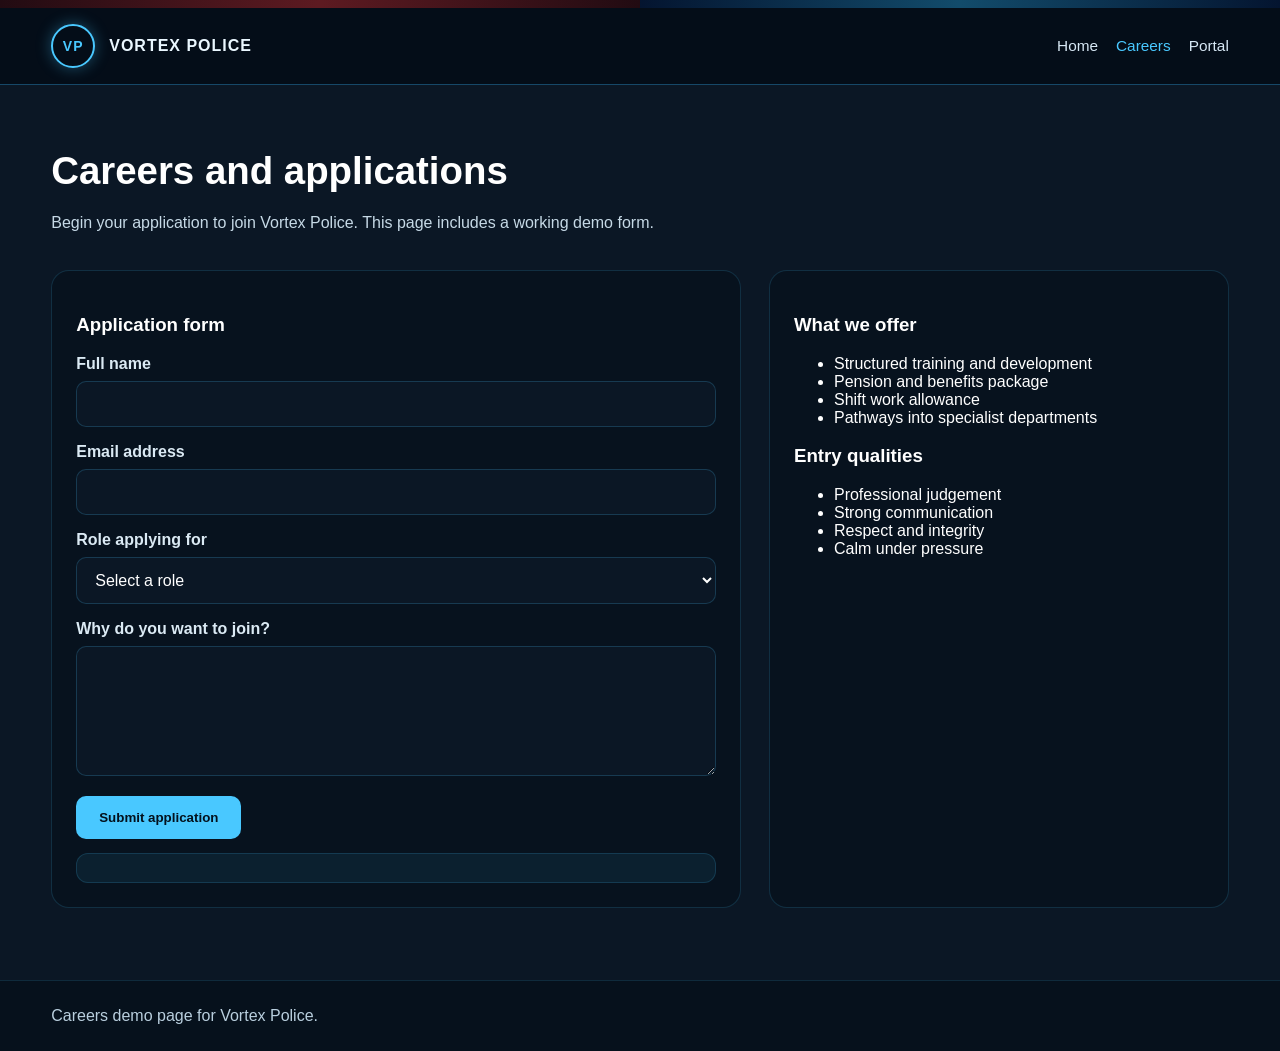
==== careers.html @ 03ecf0e4 "Create careers.html" ====
<!DOCTYPE html>
<html lang="en">
<head>
  <meta charset="UTF-8">
  <meta name="viewport" content="width=device-width, initial-scale=1.0">
  <title>Careers | Vortex Police</title>
  <link rel="stylesheet" href="style.css">
</head>
<body>
  <div class="top-lights">
    <div class="red"></div>
    <div class="blue"></div>
  </div>

  <header class="navbar">
    <div class="container nav-inner">
      <a href="index.html" class="brand">
        <div class="brand-badge">VP</div>
        <div class="brand-text">VORTEX POLICE</div>
      </a>

      <nav class="nav-links">
        <a href="index.html">Home</a>
        <a href="careers.html" class="active">Careers</a>
        <a href="login.html">Portal</a>
      </nav>
    </div>
  </header>

  <section class="section section-dark">
    <div class="container">
      <h2>Careers and applications</h2>
      <p class="section-intro">
        Begin your application to join Vortex Police. This page includes a working demo form.
      </p>

      <div class="split">
        <div class="panel">
          <h3>Application form</h3>
          <form id="careersForm">
            <div class="form-group">
              <label for="fullName">Full name</label>
              <input type="text" id="fullName" required>
            </div>

            <div class="form-group">
              <label for="careerEmail">Email address</label>
              <input type="email" id="careerEmail" required>
            </div>

            <div class="form-group">
              <label for="role">Role applying for</label>
              <select id="role" required>
                <option value="">Select a role</option>
                <option>Police Constable</option>
                <option>Response Officer</option>
                <option>Neighbourhood Officer</option>
                <option>Control Room Operator</option>
              </select>
            </div>

            <div class="form-group">
              <label for="experience">Why do you want to join?</label>
              <textarea id="experience" required></textarea>
            </div>

            <button class="btn btn-primary" type="submit">Submit application</button>
            <div id="formMessage" class="notice"></div>
          </form>
        </div>

        <aside class="panel">
          <h3>What we offer</h3>
          <ul>
            <li>Structured training and development</li>
            <li>Pension and benefits package</li>
            <li>Shift work allowance</li>
            <li>Pathways into specialist departments</li>
          </ul>

          <h3>Entry qualities</h3>
          <ul>
            <li>Professional judgement</li>
            <li>Strong communication</li>
            <li>Respect and integrity</li>
            <li>Calm under pressure</li>
          </ul>
        </aside>
      </div>
    </div>
  </section>

  <footer class="footer">
    <div class="container">
      Careers demo page for Vortex Police.
    </div>
  </footer>

  <script src="script.js"></script>
</body>
</html>
---- style.css ----
* {
  box-sizing: border-box;
}

html {
  scroll-behavior: smooth;
}

body {
  margin: 0;
  font-family: Arial, sans-serif;
  background: #07111d;
  color: #ffffff;
}

a {
  color: inherit;
  text-decoration: none;
}

img {
  max-width: 100%;
  display: block;
}

.container {
  width: min(1200px, 92%);
  margin: 0 auto;
}

.top-lights {
  position: fixed;
  top: 0;
  left: 0;
  width: 100%;
  height: 8px;
  z-index: 9999;
  display: flex;
  pointer-events: none;
}

.top-lights .red,
.top-lights .blue {
  flex: 1;
  opacity: 0.35;
  animation: sirenFlash 1.2s infinite;
}

.top-lights .red {
  background: linear-gradient(90deg, #550000, #ff2b2b, #550000);
}

.top-lights .blue {
  background: linear-gradient(90deg, #001b55, #28b8ff, #001b55);
  animation-delay: 0.6s;
}

@keyframes sirenFlash {
  0%, 100% { opacity: 0.2; filter: blur(0px); }
  50% { opacity: 1; filter: blur(2px); }
}

.navbar {
  position: sticky;
  top: 8px;
  z-index: 1000;
  background: rgba(5, 14, 24, 0.92);
  backdrop-filter: blur(8px);
  border-bottom: 1px solid rgba(55, 180, 255, 0.35);
}

.nav-inner {
  min-height: 76px;
  display: flex;
  align-items: center;
  justify-content: space-between;
  gap: 24px;
}

.brand {
  display: flex;
  align-items: center;
  gap: 14px;
  font-weight: 700;
  letter-spacing: 1px;
}

.brand-badge {
  width: 44px;
  height: 44px;
  border-radius: 50%;
  border: 2px solid #49c8ff;
  display: grid;
  place-items: center;
  color: #49c8ff;
  font-size: 14px;
  box-shadow: 0 0 15px rgba(73, 200, 255, 0.35);
}

.brand-text {
  font-size: 1rem;
  color: #eaf7ff;
}

.nav-links {
  display: flex;
  align-items: center;
  gap: 18px;
  flex-wrap: wrap;
}

.nav-links a {
  color: #d7e8f5;
  font-size: 0.96rem;
}

.nav-links a:hover,
.nav-links a.active {
  color: #49c8ff;
}

.nav-cta {
  padding: 10px 16px;
  border-radius: 8px;
  background: #49c8ff;
  color: #04111e !important;
  font-weight: 700;
}

.hero {
  position: relative;
  min-height: 88vh;
  display: flex;
  align-items: center;
  background:
    linear-gradient(rgba(2, 8, 16, 0.76), rgba(2, 8, 16, 0.82)),
    url('a_digital_photograph_features_two_british_police_o.png') center/cover no-repeat;
  overflow: hidden;
}

.hero::after {
  content: "";
  position: absolute;
  inset: 0;
  background:
    radial-gradient(circle at 20% 20%, rgba(0, 120, 255, 0.16), transparent 30%),
    radial-gradient(circle at 80% 75%, rgba(50, 200, 255, 0.14), transparent 25%);
  pointer-events: none;
}

.hero-content {
  position: relative;
  z-index: 2;
  max-width: 760px;
  padding: 80px 0;
}

.eyebrow {
  display: inline-block;
  margin-bottom: 16px;
  padding: 8px 12px;
  border: 1px solid rgba(73, 200, 255, 0.45);
  border-radius: 999px;
  color: #8fdcff;
  font-size: 0.82rem;
  text-transform: uppercase;
  letter-spacing: 1.2px;
}

.hero h1 {
  margin: 0 0 18px;
  font-size: clamp(2.2rem, 5vw, 4.7rem);
  line-height: 1.02;
  letter-spacing: 1px;
}

.hero p {
  margin: 0 0 28px;
  max-width: 640px;
  color: #d3e7f5;
  font-size: 1.05rem;
  line-height: 1.65;
}

.hero-actions {
  display: flex;
  gap: 14px;
  flex-wrap: wrap;
}

.btn {
  display: inline-block;
  padding: 13px 22px;
  border-radius: 10px;
  border: 1px solid rgba(73, 200, 255, 0.3);
  font-weight: 700;
  transition: 0.2s ease;
}

.btn-primary {
  background: #49c8ff;
  color: #03111d;
}

.btn-primary:hover {
  transform: translateY(-1px);
  box-shadow: 0 8px 20px rgba(73, 200, 255, 0.28);
}

.btn-secondary {
  background: rgba(8, 18, 30, 0.5);
  color: #ffffff;
}

.btn-secondary:hover {
  border-color: #49c8ff;
  color: #49c8ff;
}

.section {
  padding: 72px 0;
}

.section-dark {
  background: #0b1725;
}

.section-alt {
  background: linear-gradient(180deg, #08121d 0%, #0d1c2b 100%);
}

.section h2 {
  margin: 0 0 12px;
  font-size: clamp(1.8rem, 3vw, 2.8rem);
}

.section-intro {
  max-width: 720px;
  margin-bottom: 34px;
  color: #c6d9e6;
  line-height: 1.7;
}

.grid-4,
.grid-3 {
  display: grid;
  gap: 22px;
}

.grid-4 {
  grid-template-columns: repeat(auto-fit, minmax(220px, 1fr));
}

.grid-3 {
  grid-template-columns: repeat(auto-fit, minmax(260px, 1fr));
}

.card {
  background: rgba(12, 26, 41, 0.95);
  border: 1px solid rgba(73, 200, 255, 0.18);
  border-radius: 16px;
  padding: 22px;
  box-shadow: 0 14px 30px rgba(0, 0, 0, 0.18);
}

.card h3 {
  margin-top: 0;
  margin-bottom: 10px;
  color: #80dbff;
}

.card p,
.card li {
  color: #d6e5ef;
  line-height: 1.65;
}

.stats {
  display: grid;
  grid-template-columns: repeat(auto-fit, minmax(180px, 1fr));
  gap: 18px;
  margin-top: 26px;
}

.stat {
  background: rgba(255, 255, 255, 0.03);
  border: 1px solid rgba(73, 200, 255, 0.14);
  border-radius: 14px;
  padding: 18px;
}

.stat-number {
  font-size: 2rem;
  font-weight: 700;
  color: #7edbff;
}

.split {
  display: grid;
  grid-template-columns: 1.2fr 0.8fr;
  gap: 28px;
}

.panel {
  background: rgba(8, 18, 30, 0.85);
  border: 1px solid rgba(73, 200, 255, 0.16);
  border-radius: 18px;
  padding: 24px;
}

.form-group {
  margin-bottom: 16px;
}

label {
  display: block;
  margin-bottom: 8px;
  color: #dbeaf4;
  font-weight: 600;
}

input,
select,
textarea {
  width: 100%;
  padding: 13px 14px;
  border: 1px solid rgba(73, 200, 255, 0.2);
  border-radius: 10px;
  background: #0b1725;
  color: #ffffff;
  font: inherit;
}

input:focus,
select:focus,
textarea:focus {
  outline: none;
  border-color: #49c8ff;
  box-shadow: 0 0 0 3px rgba(73, 200, 255, 0.15);
}

textarea {
  resize: vertical;
  min-height: 130px;
}

.notice {
  margin-top: 14px;
  padding: 14px;
  border-radius: 12px;
  background: rgba(73, 200, 255, 0.08);
  border: 1px solid rgba(73, 200, 255, 0.16);
  color: #d9f2ff;
}

.login-shell {
  min-height: calc(100vh - 84px);
  display: grid;
  place-items: center;
  padding: 48px 0;
  background:
    linear-gradient(rgba(3, 9, 18, 0.8), rgba(3, 9, 18, 0.85)),
    url('a_digital_photograph_features_two_british_police_o.png') center/cover no-repeat;
}

.login-card {
  width: min(460px, 92%);
  background: rgba(7, 18, 30, 0.92);
  border: 1px solid rgba(73, 200, 255, 0.18);
  border-radius: 18px;
  padding: 28px;
  box-shadow: 0 22px 50px rgba(0, 0, 0, 0.35);
}

.login-card h1 {
  margin-top: 0;
  margin-bottom: 10px;
}

.small {
  color: #bdd3e2;
  font-size: 0.92rem;
}

.footer {
  border-top: 1px solid rgba(73, 200, 255, 0.14);
  background: #06111c;
  color: #b9cfde;
  padding: 26px 0;
}

.footer-grid {
  display: grid;
  grid-template-columns: 1.2fr 0.8fr 0.8fr;
  gap: 24px;
}

.footer h4 {
  margin-top: 0;
  color: #eaf7ff;
}

.footer p,
.footer li {
  line-height: 1.7;
}

.list-clean {
  list-style: none;
  padding: 0;
  margin: 0;
}

.tag {
  display: inline-block;
  margin-right: 8px;
  margin-bottom: 8px;
  padding: 8px 10px;
  border-radius: 999px;
  background: rgba(73, 200, 255, 0.1);
  border: 1px solid rgba(73, 200, 255, 0.16);
  color: #c8eeff;
  font-size: 0.88rem;
}

@media (max-width: 900px) {
  .split,
  .footer-grid {
    grid-template-columns: 1fr;
  }

  .nav-inner {
    flex-direction: column;
    align-items: flex-start;
    padding: 12px 0;
  }

  .hero {
    min-height: auto;
  }

  .hero-content {
    padding: 120px 0 70px;
  }
}
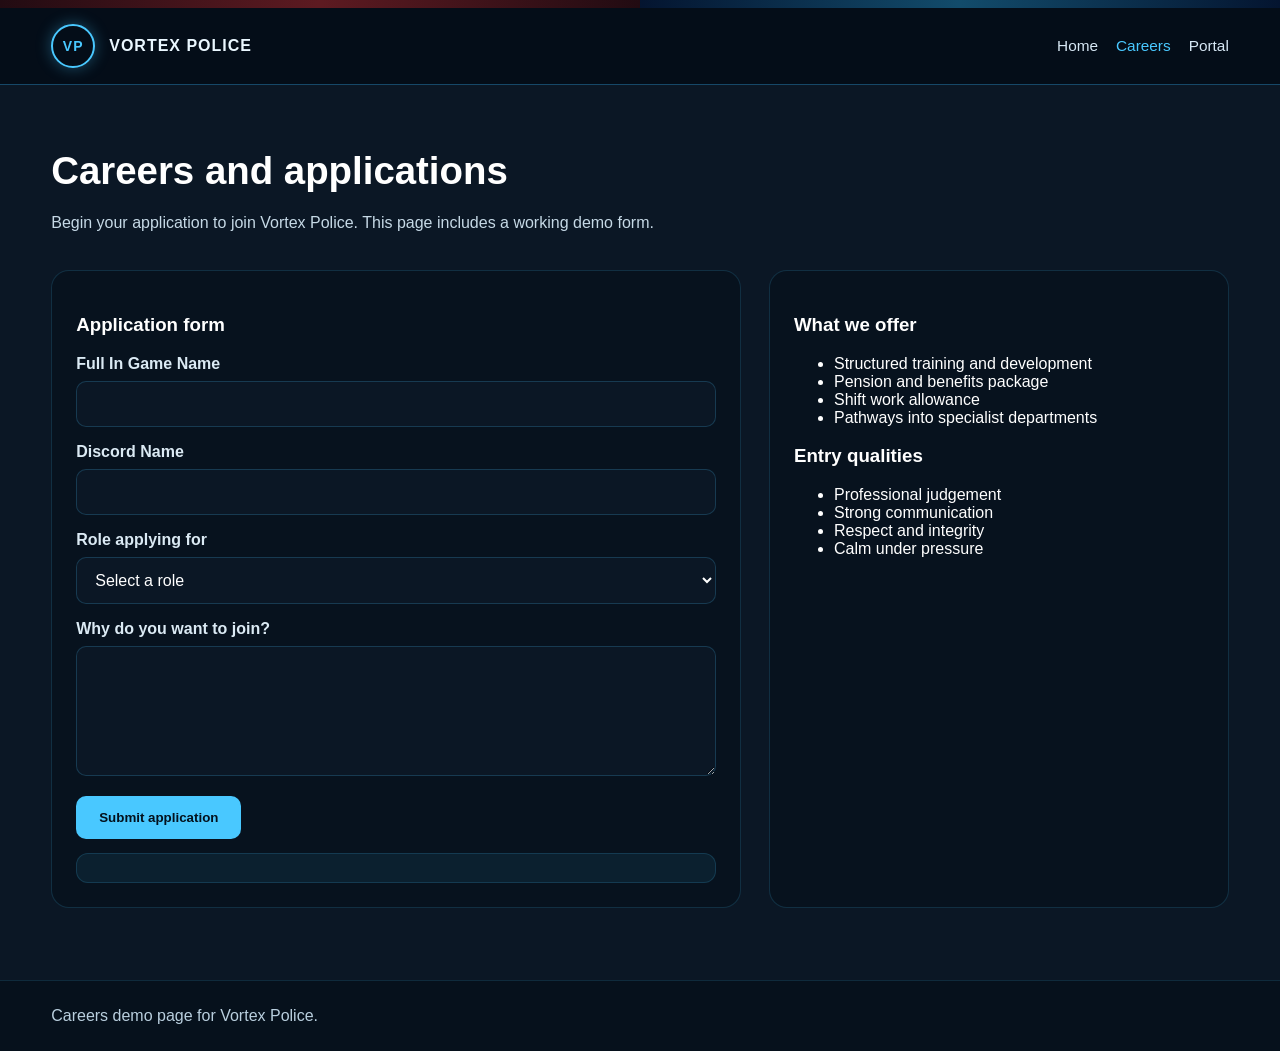
==== commit 2265b9ec: "Update careers.html" ====
--- a/careers.html
+++ b/careers.html
@@ -39,12 +39,12 @@
           <h3>Application form</h3>
           <form id="careersForm">
             <div class="form-group">
-              <label for="fullName">Full name</label>
+              <label for="fullName">Full In Game Name</label>
               <input type="text" id="fullName" required>
             </div>
 
             <div class="form-group">
-              <label for="careerEmail">Email address</label>
+              <label for="careerEmail">Discord Name</label>
               <input type="email" id="careerEmail" required>
             </div>
 
@@ -52,10 +52,12 @@
               <label for="role">Role applying for</label>
               <select id="role" required>
                 <option value="">Select a role</option>
+                <option>probationary police constable</option>
                 <option>Police Constable</option>
-                <option>Response Officer</option>
-                <option>Neighbourhood Officer</option>
-                <option>Control Room Operator</option>
+                <option>Traffic Officer</option>
+                <option>Armed Response Unit</option>
+                <option>Criminal Investigation Department</option>
+                <option>Dog Section</option>
               </select>
             </div>
 
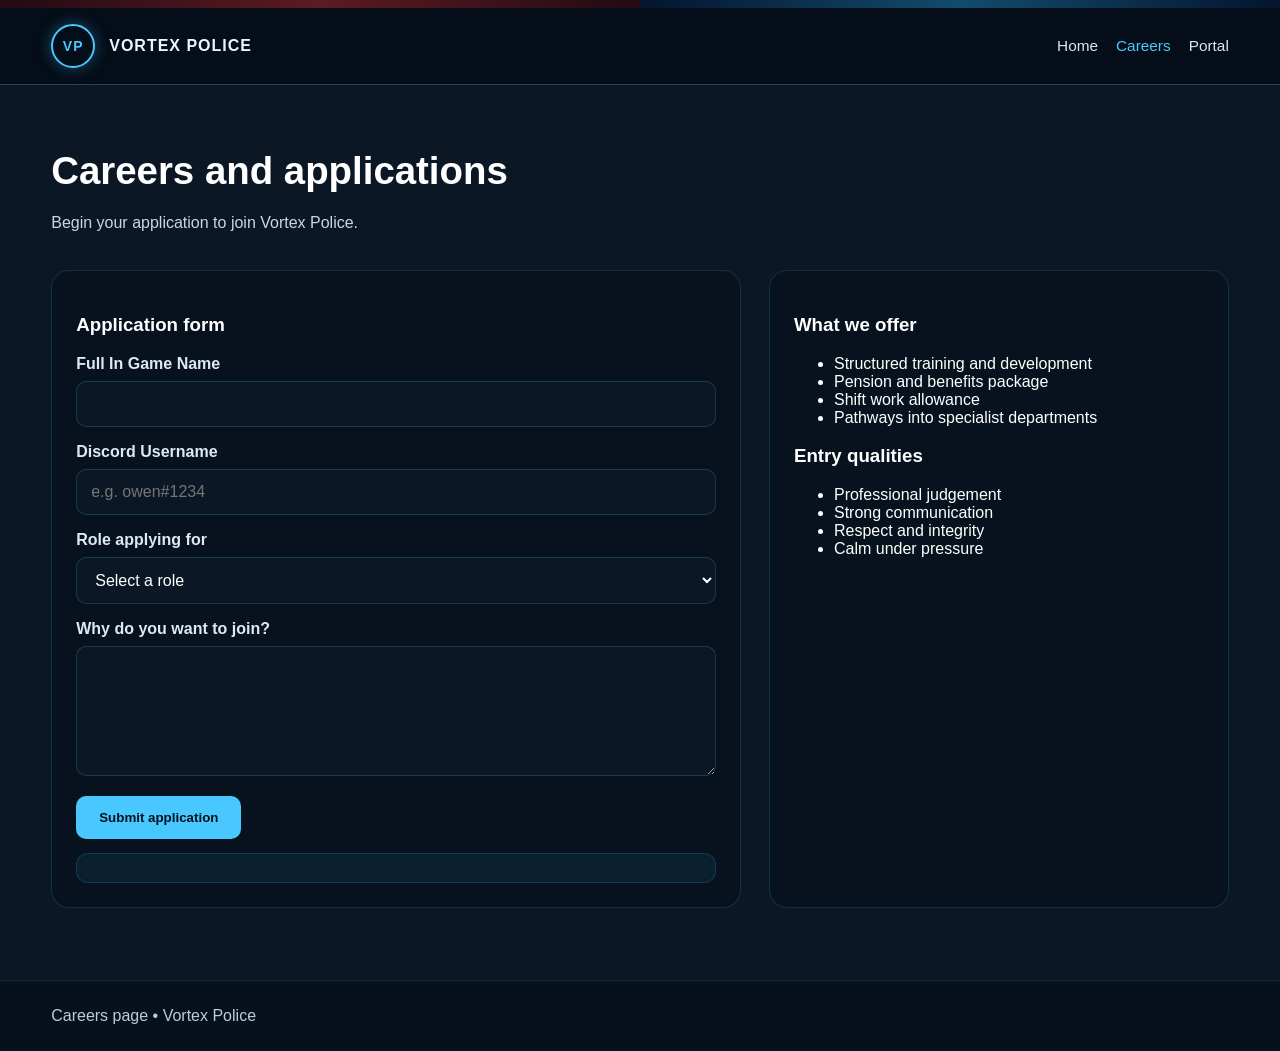
==== commit 79661ed7: "Update careers.html" ====
--- a/careers.html
+++ b/careers.html
@@ -6,6 +6,7 @@
   <title>Careers | Vortex Police</title>
   <link rel="stylesheet" href="style.css">
 </head>
+
 <body>
   <div class="top-lights">
     <div class="red"></div>
@@ -31,28 +32,33 @@
     <div class="container">
       <h2>Careers and applications</h2>
       <p class="section-intro">
-        Begin your application to join Vortex Police. This page includes a working demo form.
+        Begin your application to join Vortex Police.
       </p>
 
       <div class="split">
+
+        <!-- FORM -->
         <div class="panel">
           <h3>Application form</h3>
+
           <form id="careersForm">
+
             <div class="form-group">
               <label for="fullName">Full In Game Name</label>
               <input type="text" id="fullName" required>
             </div>
 
+            <!-- ✅ FIXED DISCORD INPUT -->
             <div class="form-group">
-              <label for="careerEmail">Discord Name</label>
-              <input type="email" id="careerEmail" required>
+              <label for="careerEmail">Discord Username</label>
+              <input type="text" id="careerEmail" placeholder="e.g. owen#1234" required>
             </div>
 
             <div class="form-group">
               <label for="role">Role applying for</label>
               <select id="role" required>
                 <option value="">Select a role</option>
-                <option>probationary police constable</option>
+                <option>Probationary Police Constable</option>
                 <option>Police Constable</option>
                 <option>Traffic Officer</option>
                 <option>Armed Response Unit</option>
@@ -67,10 +73,13 @@
             </div>
 
             <button class="btn btn-primary" type="submit">Submit application</button>
+
             <div id="formMessage" class="notice"></div>
+
           </form>
         </div>
 
+        <!-- SIDE INFO -->
         <aside class="panel">
           <h3>What we offer</h3>
           <ul>
@@ -88,16 +97,18 @@
             <li>Calm under pressure</li>
           </ul>
         </aside>
+
       </div>
     </div>
   </section>
 
   <footer class="footer">
     <div class="container">
-      Careers demo page for Vortex Police.
+      Careers page • Vortex Police
     </div>
   </footer>
 
   <script src="script.js"></script>
+
 </body>
 </html>
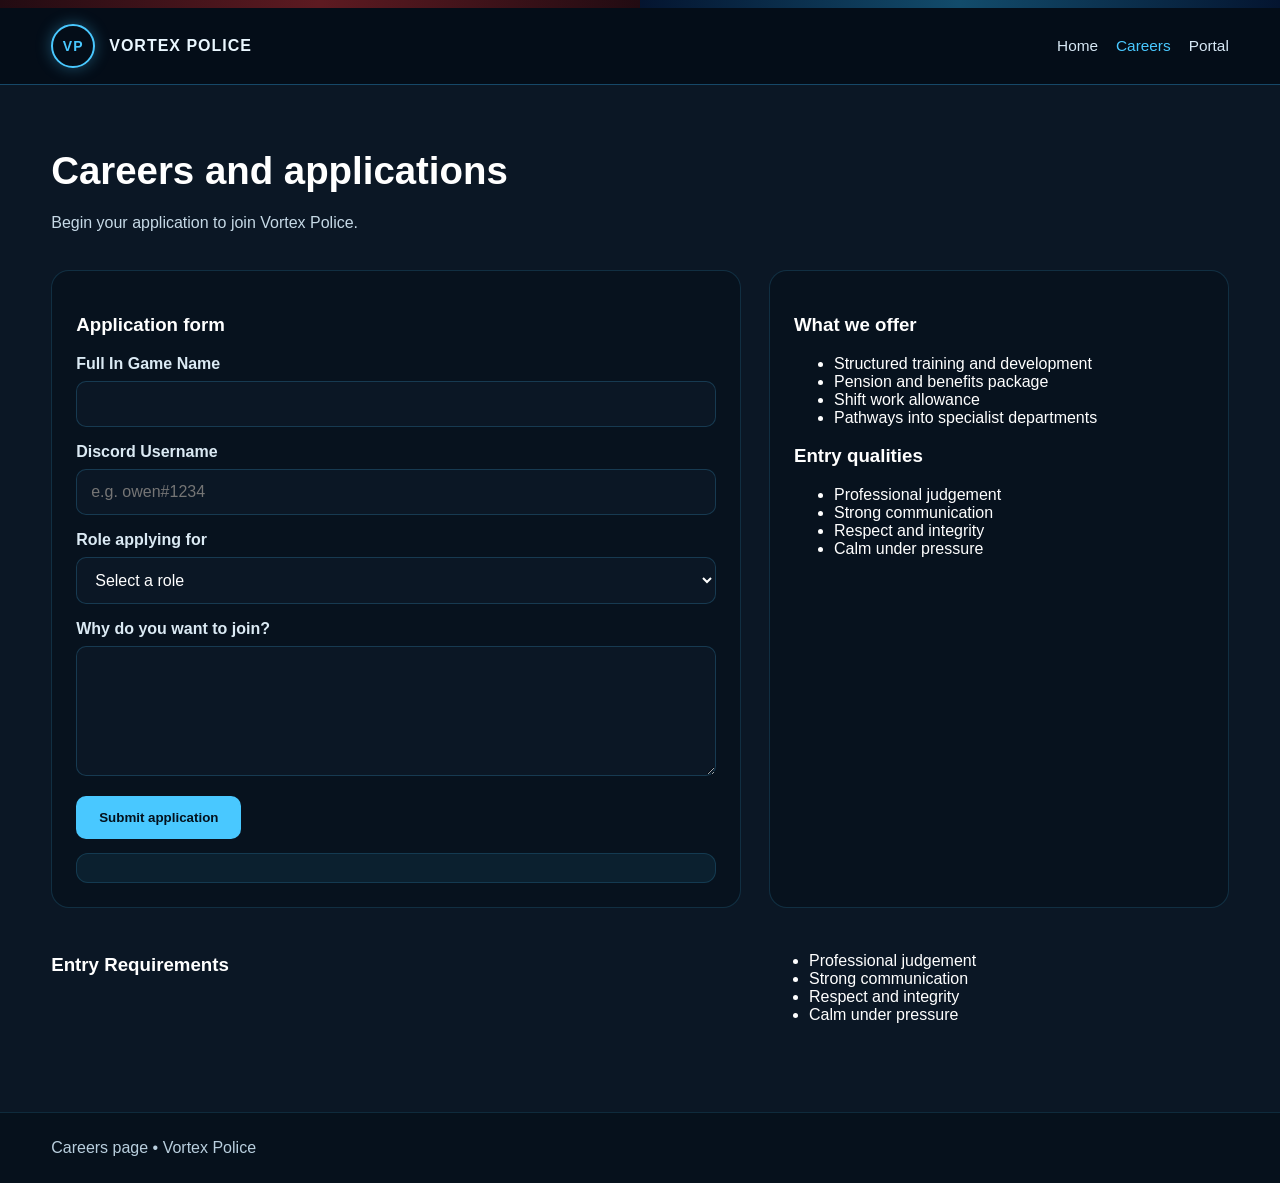
==== commit 9385f48b: "Update careers.html" ====
--- a/careers.html
+++ b/careers.html
@@ -97,7 +97,16 @@
             <li>Calm under pressure</li>
           </ul>
         </aside>
-
+        
+   <h3>Entry Requirements</h3>
+          <ul>
+            <li>Professional judgement</li>
+            <li>Strong communication</li>
+            <li>Respect and integrity</li>
+            <li>Calm under pressure</li>
+          </ul>
+        </aside>
+        
       </div>
     </div>
   </section>
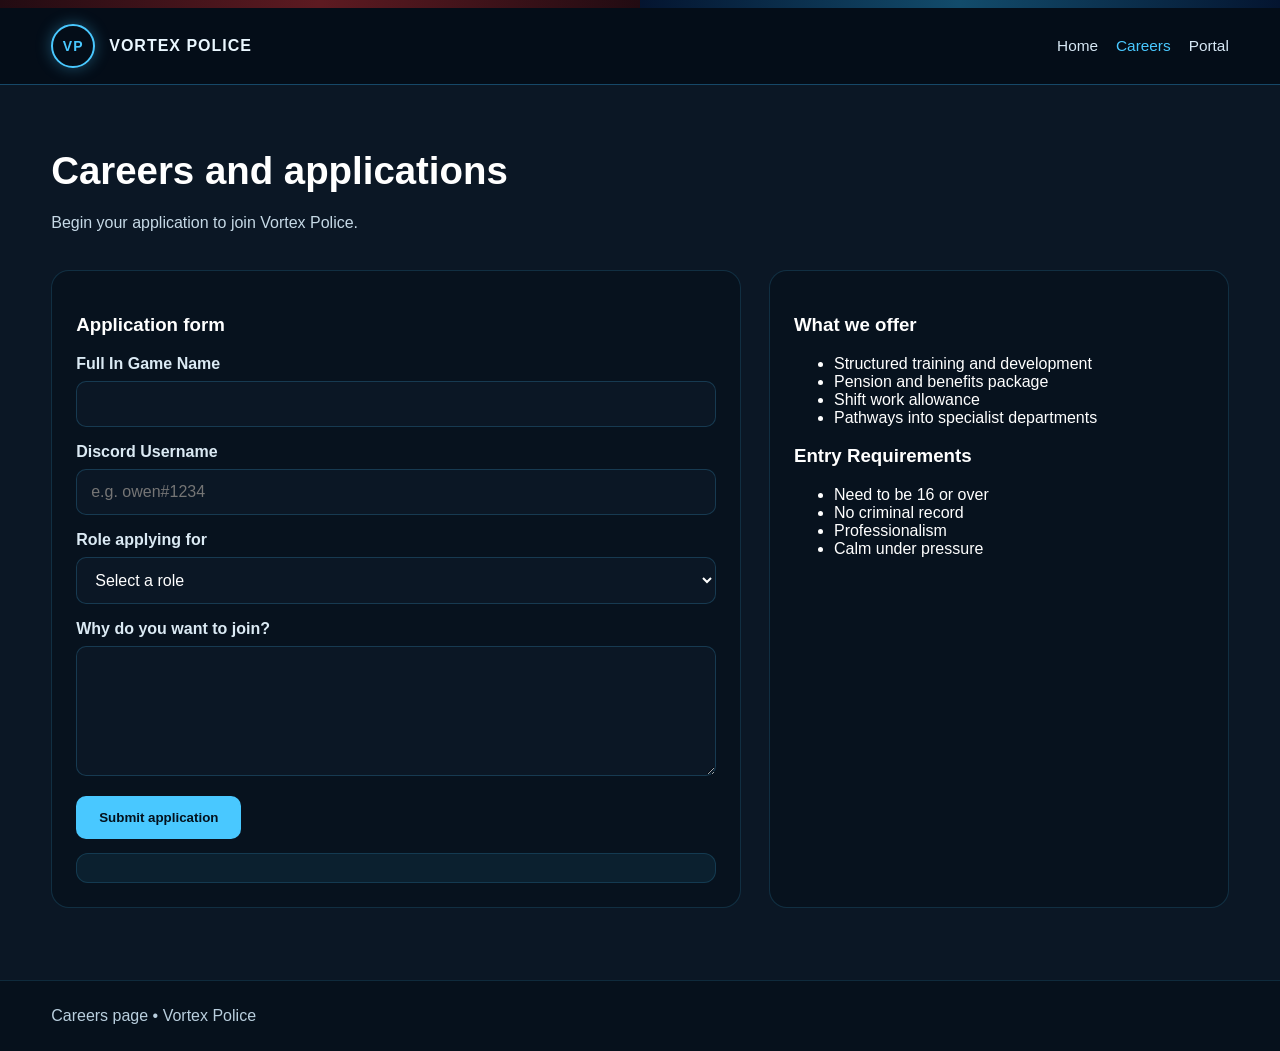
==== commit 416a82f8: "Update careers.html" ====
--- a/careers.html
+++ b/careers.html
@@ -48,7 +48,7 @@
               <input type="text" id="fullName" required>
             </div>
 
-            <!-- ✅ FIXED DISCORD INPUT -->
+            <!-- ✅ Discord fixed -->
             <div class="form-group">
               <label for="careerEmail">Discord Username</label>
               <input type="text" id="careerEmail" placeholder="e.g. owen#1234" required>
@@ -79,7 +79,7 @@
           </form>
         </div>
 
-        <!-- SIDE INFO -->
+        <!-- SIDE INFO (FIXED) -->
         <aside class="panel">
           <h3>What we offer</h3>
           <ul>
@@ -89,24 +89,15 @@
             <li>Pathways into specialist departments</li>
           </ul>
 
-          <h3>Entry qualities</h3>
+          <h3>Entry Requirements</h3>
           <ul>
-            <li>Professional judgement</li>
-            <li>Strong communication</li>
-            <li>Respect and integrity</li>
+            <li>Need to be 16 or over</li>
+            <li>No criminal record</li>
+            <li>Professionalism</li>
             <li>Calm under pressure</li>
           </ul>
         </aside>
-        
-   <h3>Entry Requirements</h3>
-          <ul>
-            <li>Professional judgement</li>
-            <li>Strong communication</li>
-            <li>Respect and integrity</li>
-            <li>Calm under pressure</li>
-          </ul>
-        </aside>
-        
+
       </div>
     </div>
   </section>
